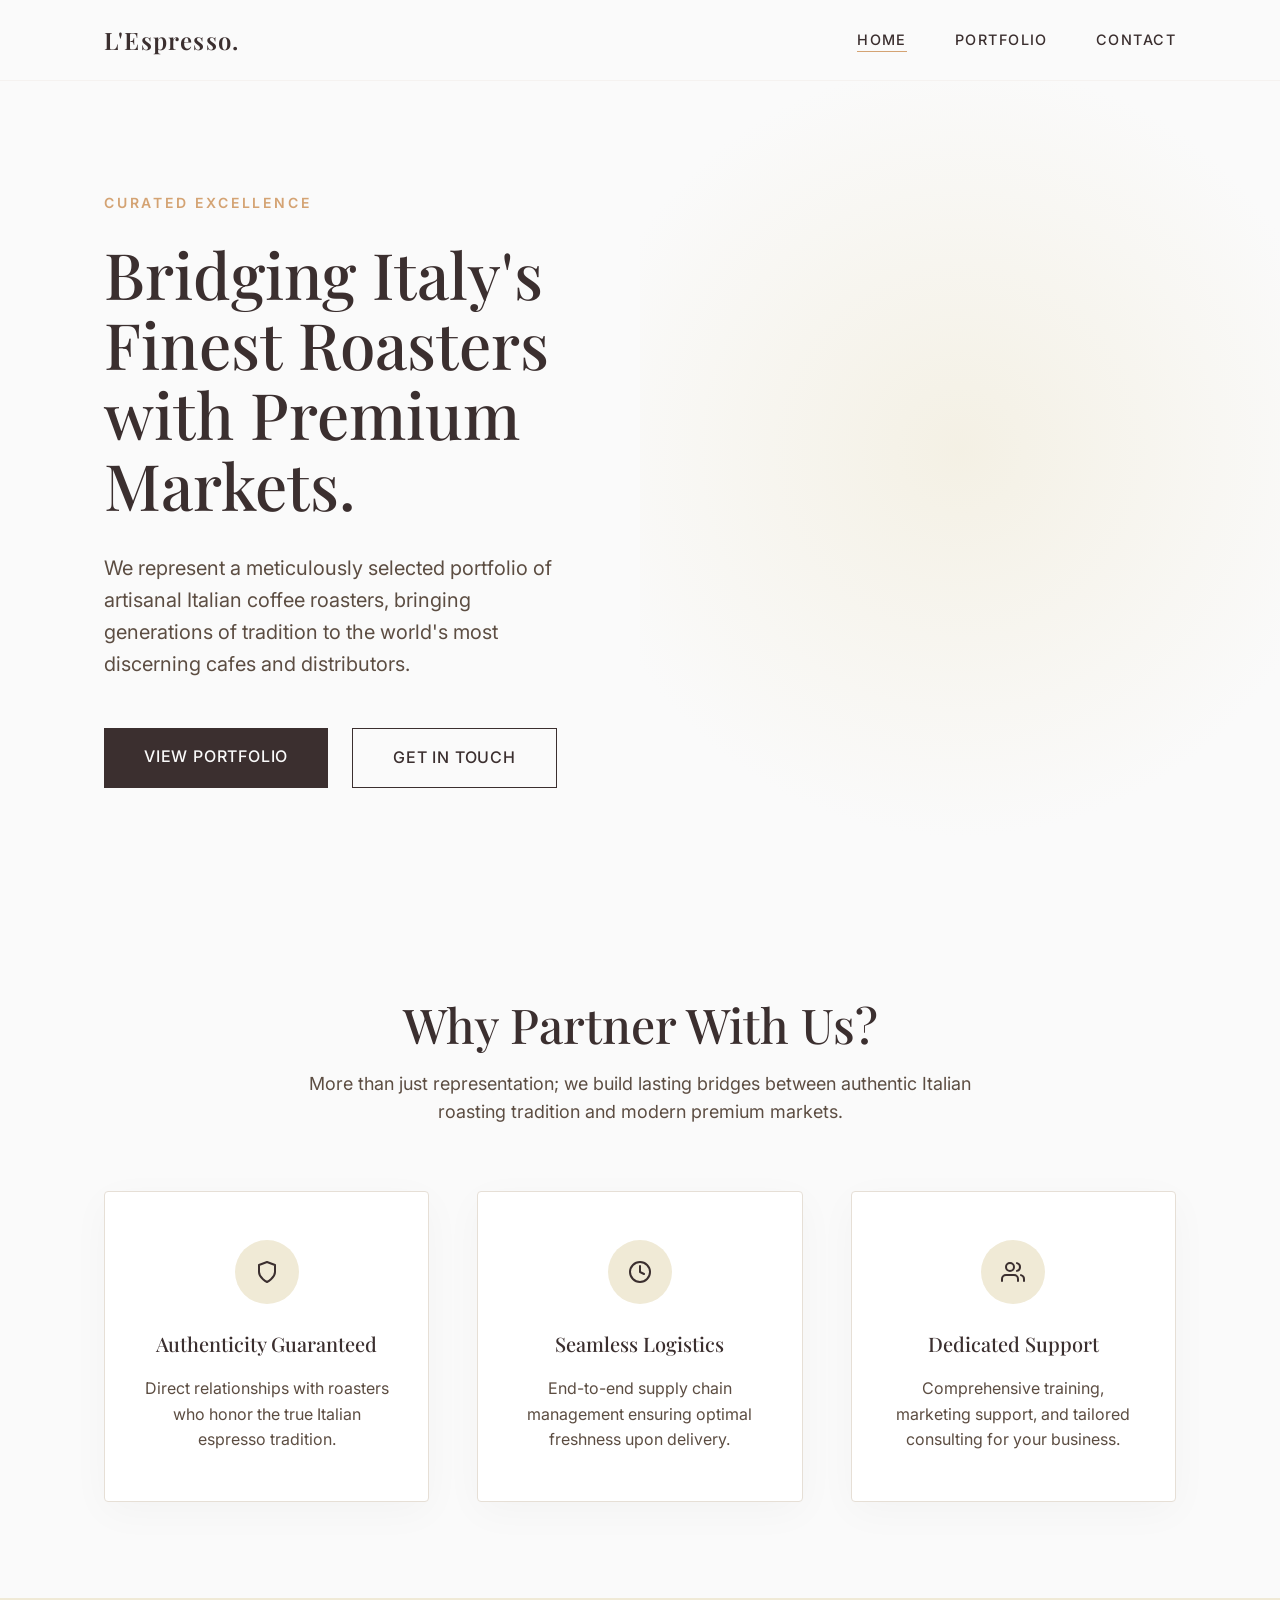
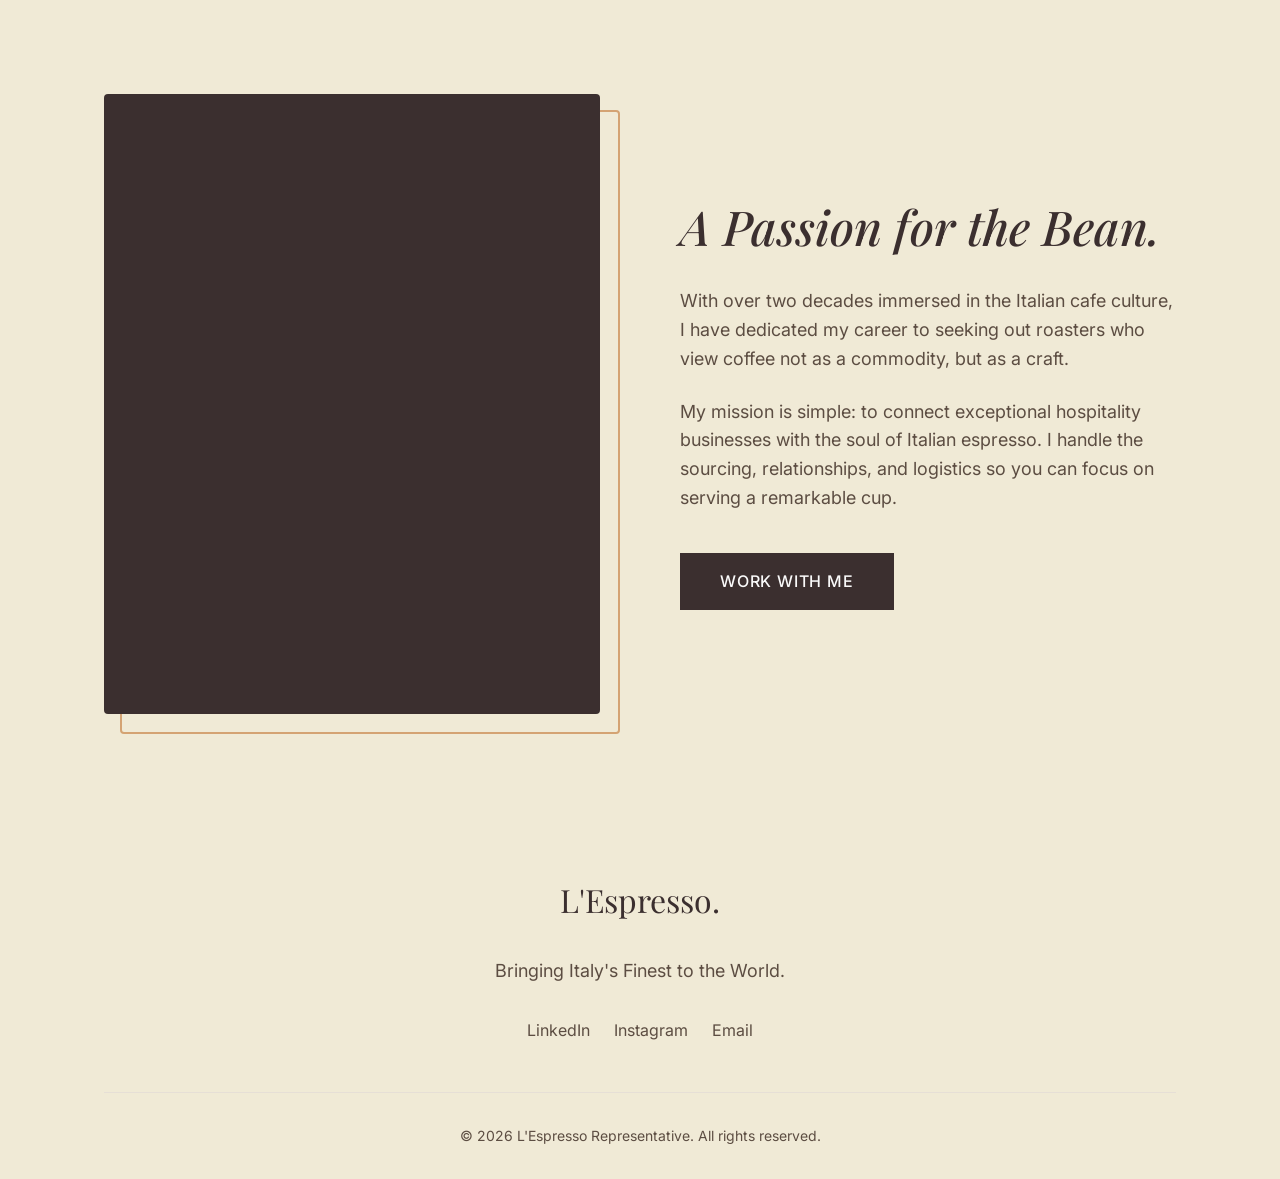
==== index.html @ 9a21caa6 "Initial commit of Italian Coffee Rep landing page" ====
<!DOCTYPE html>
<html lang="en">
<head>
    <meta charset="UTF-8">
    <meta name="viewport" content="width=device-width, initial-scale=1.0">
    <title>Italian Coffee Representative | Premium Portfolio</title>
    <meta name="description" content="Representing the finest Italian coffee roasters for the discerning market.">
    
    <!-- Google Fonts: Playfair Display & Inter -->
    <link rel="preconnect" href="https://fonts.googleapis.com">
    <link rel="preconnect" href="https://fonts.gstatic.com" crossorigin>
    <link href="https://fonts.googleapis.com/css2?family=Inter:wght@300;400;500&family=Playfair+Display:ital,wght@0,400;0,500;0,600;1,400&display=swap" rel="stylesheet">
    
    <link rel="stylesheet" href="styles/main.css">
    <link rel="stylesheet" href="styles/home.css">
</head>
<body>

    <!-- Navigation -->
    <nav>
        <div class="container">
            <a href="index.html" class="logo">L'Espresso.</a>
            
            <ul class="nav-links">
                <li><a href="index.html" class="active">Home</a></li>
                <li><a href="companies.html">Portfolio</a></li>
                <li><a href="contact.html">Contact</a></li>
            </ul>

            <button class="mobile-menu-btn" aria-label="Toggle menu">
                <span></span>
                <span></span>
                <span></span>
            </button>
        </div>
    </nav>

    <main>
        <!-- Hero Section -->
        <section class="hero">
            <div class="container hero-content">
                <div class="hero-text animate-on-scroll">
                    <span class="eyebrow">Curated Excellence</span>
                    <h1>Bridging Italy's Finest Roasters with Premium Markets.</h1>
                    <p>We represent a meticulously selected portfolio of artisanal Italian coffee roasters, bringing generations of tradition to the world's most discerning cafes and distributors.</p>
                    <div class="hero-actions">
                        <a href="companies.html" class="btn btn-primary">View Portfolio</a>
                        <a href="contact.html" class="btn btn-outline">Get in Touch</a>
                    </div>
                </div>
                <!-- Image goes here in CSS -->
            </div>
        </section>

        <!-- Value Proposition Section -->
        <section class="value-prop section">
            <div class="container">
                <div class="section-header text-center animate-on-scroll">
                    <h2>Why Partner With Us?</h2>
                    <p>More than just representation; we build lasting bridges between authentic Italian roasting tradition and modern premium markets.</p>
                </div>
                
                <div class="features-grid">
                    <div class="feature-card animate-on-scroll">
                        <div class="feature-icon">
                            <!-- SVG for authenticity -->
                            <svg xmlns="http://www.w3.org/2000/svg" width="24" height="24" viewBox="0 0 24 24" fill="none" stroke="currentColor" stroke-width="2" stroke-linecap="round" stroke-linejoin="round"><path d="M12 22s8-4 8-10V5l-8-3-8 3v7c0 6 8 10 8 10z"></path></svg>
                        </div>
                        <h3>Authenticity Guaranteed</h3>
                        <p>Direct relationships with roasters who honor the true Italian espresso tradition.</p>
                    </div>
                    
                    <div class="feature-card animate-on-scroll" style="transition-delay: 0.1s;">
                        <div class="feature-icon">
                            <!-- SVG for logistics -->
                            <svg xmlns="http://www.w3.org/2000/svg" width="24" height="24" viewBox="0 0 24 24" fill="none" stroke="currentColor" stroke-width="2" stroke-linecap="round" stroke-linejoin="round"><circle cx="12" cy="12" r="10"></circle><polyline points="12 6 12 12 16 14"></polyline></svg>
                        </div>
                        <h3>Seamless Logistics</h3>
                        <p>End-to-end supply chain management ensuring optimal freshness upon delivery.</p>
                    </div>
                    
                    <div class="feature-card animate-on-scroll" style="transition-delay: 0.2s;">
                        <div class="feature-icon">
                            <!-- SVG for partnership -->
                            <svg xmlns="http://www.w3.org/2000/svg" width="24" height="24" viewBox="0 0 24 24" fill="none" stroke="currentColor" stroke-width="2" stroke-linecap="round" stroke-linejoin="round"><path d="M17 21v-2a4 4 0 0 0-4-4H5a4 4 0 0 0-4 4v2"></path><circle cx="9" cy="7" r="4"></circle><path d="M23 21v-2a4 4 0 0 0-3-3.87"></path><path d="M16 3.13a4 4 0 0 1 0 7.75"></path></svg>
                        </div>
                        <h3>Dedicated Support</h3>
                        <p>Comprehensive training, marketing support, and tailored consulting for your business.</p>
                    </div>
                </div>
            </div>
        </section>
        
        <!-- About Representative Section -->
        <section class="about section bg-secondary">
            <div class="container about-container">
                <div class="about-image animate-on-scroll">
                    <!-- Placeholder color in CSS -->
                    <div class="image-wrapper"></div>
                </div>
                <div class="about-text animate-on-scroll">
                    <h2>A Passion for the Bean.</h2>
                    <p>With over two decades immersed in the Italian cafe culture, I have dedicated my career to seeking out roasters who view coffee not as a commodity, but as a craft.</p>
                    <p>My mission is simple: to connect exceptional hospitality businesses with the soul of Italian espresso. I handle the sourcing, relationships, and logistics so you can focus on serving a remarkable cup.</p>
                    <a href="contact.html" class="btn btn-primary" style="margin-top: 1rem;">Work With Me</a>
                </div>
            </div>
        </section>
    </main>

    <!-- Footer -->
    <footer>
        <div class="container">
            <div class="footer-content">
                <a href="index.html" class="footer-logo">L'Espresso.</a>
                <p>Bringing Italy's Finest to the World.</p>
                <div class="social-links">
                    <a href="#" aria-label="LinkedIn">LinkedIn</a>
                    <a href="#" aria-label="Instagram">Instagram</a>
                    <a href="mailto:contact@example.com">Email</a>
                </div>
            </div>
            <div class="footer-bottom">
                &copy; <span id="year">2026</span> L'Espresso Representative. All rights reserved.
            </div>
        </div>
    </footer>

    <script src="scripts/main.js"></script>
    <script>document.getElementById('year').textContent = new Date().getFullYear();</script>
</body>
</html>
---- styles/main.css ----
:root {
    --bg-main: #FAFAFA; /* Warm off-white */
    --bg-secondary: #F0EAD6; /* Subtle cream */
    --text-primary: #3B2F2F; /* Deep espresso brown */
    --text-secondary: #5C4d42; /* Lighter espresso */
    --accent: #D4A373; /* Warm caramel/gold accent */
    --border: #E6DFD6;

    --font-heading: 'Playfair Display', serif;
    --font-body: 'Inter', sans-serif;

    --transition: all 0.3s ease;
}

* {
    margin: 0;
    padding: 0;
    box-sizing: border-box;
}

body {
    font-family: var(--font-body);
    background-color: var(--bg-main);
    color: var(--text-primary);
    line-height: 1.6;
    -webkit-font-smoothing: antialiased;
}

h1, h2, h3, h4 {
    font-family: var(--font-heading);
    font-weight: 500;
    color: var(--text-primary);
}

a {
    text-decoration: none;
    color: inherit;
    transition: var(--transition);
}

img {
    max-width: 100%;
    height: auto;
    display: block;
}

/* Utilities */
.container {
    width: 100%;
    max-width: 1200px;
    margin: 0 auto;
    padding: 0 5%;
}

.section {
    padding: 6rem 0;
}

/* Typography Scale */
h1 { font-size: clamp(2.5rem, 5vw, 4rem); line-height: 1.1; }
h2 { font-size: clamp(2rem, 4vw, 3rem); line-height: 1.2; }
h3 { font-size: clamp(1.5rem, 3vw, 2rem); }
p { font-size: 1.125rem; color: var(--text-secondary); }

/* Buttons */
.btn {
    display: inline-block;
    padding: 1rem 2.5rem;
    font-size: 1rem;
    font-weight: 500;
    letter-spacing: 0.05em;
    text-transform: uppercase;
    transition: var(--transition);
    cursor: pointer;
    border: none;
    background: transparent;
}

.btn-primary {
    background-color: var(--text-primary);
    color: var(--bg-main);
}

.btn-primary:hover {
    background-color: var(--accent);
    color: var(--text-primary);
}

.btn-outline {
    border: 1px solid var(--text-primary);
    color: var(--text-primary);
}

.btn-outline:hover {
    background-color: var(--text-primary);
    color: var(--bg-main);
}

/* Navigation */
nav {
    position: fixed;
    top: 0;
    left: 0;
    width: 100%;
    background: rgba(250, 250, 250, 0.95);
    backdrop-filter: blur(10px);
    z-index: 1000;
    border-bottom: 1px solid rgba(230, 223, 214, 0.3);
    transition: var(--transition);
}

nav .container {
    display: flex;
    justify-content: space-between;
    align-items: center;
    height: 80px;
}

.logo {
    font-family: var(--font-heading);
    font-size: 1.5rem;
    font-weight: 600;
    letter-spacing: 0.05em;
    color: var(--text-primary);
}

.nav-links {
    display: flex;
    gap: 3rem;
    list-style: none;
}

.nav-links a {
    font-size: 0.9rem;
    font-weight: 500;
    text-transform: uppercase;
    letter-spacing: 0.1em;
    position: relative;
}

.nav-links a::after {
    content: '';
    position: absolute;
    bottom: -4px;
    left: 0;
    width: 0;
    height: 1px;
    background-color: var(--accent);
    transition: var(--transition);
}

.nav-links a:hover::after, .nav-links a.active::after {
    width: 100%;
}

.mobile-menu-btn {
    display: none;
    background: none;
    border: none;
    cursor: pointer;
    padding: 0.5rem;
}

.mobile-menu-btn span {
    display: block;
    width: 24px;
    height: 2px;
    background-color: var(--text-primary);
    margin: 5px 0;
    transition: var(--transition);
}

/* Footer */
footer {
    background-color: var(--bg-secondary);
    padding: 4rem 0 2rem;
    text-align: center;
}

.footer-content {
    display: flex;
    flex-direction: column;
    align-items: center;
    gap: 2rem;
    margin-bottom: 3rem;
}

.footer-logo {
    font-family: var(--font-heading);
    font-size: 2rem;
    color: var(--text-primary);
}

.social-links {
    display: flex;
    gap: 1.5rem;
}

.social-links a {
    color: var(--text-secondary);
}

.social-links a:hover {
    color: var(--accent);
}

.footer-bottom {
    font-size: 0.875rem;
    color: var(--text-secondary);
    border-top: 1px solid var(--border);
    padding-top: 2rem;
}

/* Responsive */
@media (max-width: 768px) {
    .nav-links {
        display: none;
        position: absolute;
        top: 80px;
        left: 0;
        width: 100%;
        background-color: var(--bg-main);
        flex-direction: column;
        align-items: center;
        padding: 2rem 0;
        gap: 2rem;
        box-shadow: 0 10px 20px rgba(0,0,0,0.05);
    }

    .nav-links.active {
        display: flex;
    }

    .mobile-menu-btn {
        display: block;
    }

    .mobile-menu-btn.active span:nth-child(1) {
        transform: rotate(45deg) translate(5px, 5px);
    }
    .mobile-menu-btn.active span:nth-child(2) {
        opacity: 0;
    }
    .mobile-menu-btn.active span:nth-child(3) {
        transform: rotate(-45deg) translate(5px, -5px);
    }
}
---- styles/home.css ----
/* Home page specific styles */

.hero {
    min-height: 100vh;
    display: flex;
    align-items: center;
    padding-top: 80px;
    /* offset for nav */
    position: relative;
    overflow: hidden;
}

/* We will use a soft radial gradient as a background accent since we are minimalist and don't want a massive heavy image immediately. */
.hero::before {
    content: '';
    position: absolute;
    top: 0;
    right: 0;
    width: 50vw;
    height: 100%;
    background: radial-gradient(circle at center, var(--bg-secondary) 0%, var(--bg-main) 70%);
    z-index: -1;
    opacity: 0.6;
}

.hero-content {
    display: grid;
    grid-template-columns: 1fr 1fr;
    gap: 4rem;
    align-items: center;
}

.eyebrow {
    font-size: 0.875rem;
    font-weight: 600;
    text-transform: uppercase;
    letter-spacing: 0.2em;
    color: var(--accent);
    display: block;
    margin-bottom: 1.5rem;
}

.hero-text h1 {
    margin-bottom: 2rem;
}

.hero-text p {
    margin-bottom: 3rem;
    font-size: 1.25rem;
    max-width: 90%;
}

.hero-actions {
    display: flex;
    gap: 1.5rem;
}

/* Value Props */
.text-center {
    text-align: center;
}

.section-header {
    max-width: 700px;
    margin: 0 auto 4rem;
}

.section-header h2 {
    margin-bottom: 1rem;
}

.features-grid {
    display: grid;
    grid-template-columns: repeat(3, 1fr);
    gap: 3rem;
}

.feature-card {
    background: white;
    padding: 3rem 2rem;
    border-radius: 4px;
    /* Slight rounding to keep it feeling slightly softer */
    box-shadow: 0 10px 40px rgba(0, 0, 0, 0.03);
    text-align: center;
    border: 1px solid var(--border);
    transition: transform 0.3s ease;
}

.feature-card:hover {
    transform: translateY(-10px);
}

.feature-icon {
    width: 64px;
    height: 64px;
    border-radius: 50%;
    background-color: var(--bg-secondary);
    display: flex;
    align-items: center;
    justify-content: center;
    margin: 0 auto 1.5rem;
    color: var(--text-primary);
}

.feature-card h3 {
    margin-bottom: 1rem;
    font-size: 1.25rem;
}

.feature-card p {
    font-size: 1rem;
}

/* About Section */
.bg-secondary {
    background-color: var(--bg-secondary);
}

.about-container {
    display: grid;
    grid-template-columns: 1fr 1fr;
    gap: 5rem;
    align-items: center;
}

.about-image .image-wrapper {
    aspect-ratio: 4/5;
    background-color: var(--text-primary);
    /* Dark placeholder representing the rep */
    border-radius: 4px;
    position: relative;
}

.about-image .image-wrapper::after {
    content: '';
    position: absolute;
    bottom: -20px;
    right: -20px;
    width: 100%;
    height: 100%;
    border: 2px solid var(--accent);
    z-index: -1;
    border-radius: 4px;
}

.about-text h2 {
    margin-bottom: 2rem;
    font-style: italic;
}

.about-text p {
    margin-bottom: 1.5rem;
}

/* Animations defined */
.animate-on-scroll {
    opacity: 0;
    transform: translateY(30px);
    transition: opacity 0.8s ease, transform 0.8s ease;
}

.animate-on-scroll.fade-in {
    opacity: 1;
    transform: translateY(0);
}

/* Responsive */
@media (max-width: 992px) {

    .hero-content,
    .about-container {
        grid-template-columns: 1fr;
        text-align: center;
    }

    .hero::before {
        width: 100%;
        background: radial-gradient(circle at top, var(--bg-secondary) 0%, var(--bg-main) 70%);
    }

    .hero-text p {
        margin: 0 auto 3rem;
    }

    .hero-actions {
        justify-content: center;
    }

    .features-grid {
        grid-template-columns: 1fr 1fr;
    }
}

@media (max-width: 768px) {
    .features-grid {
        grid-template-columns: 1fr;
    }

    .hero-actions {
        flex-direction: column;
    }
}
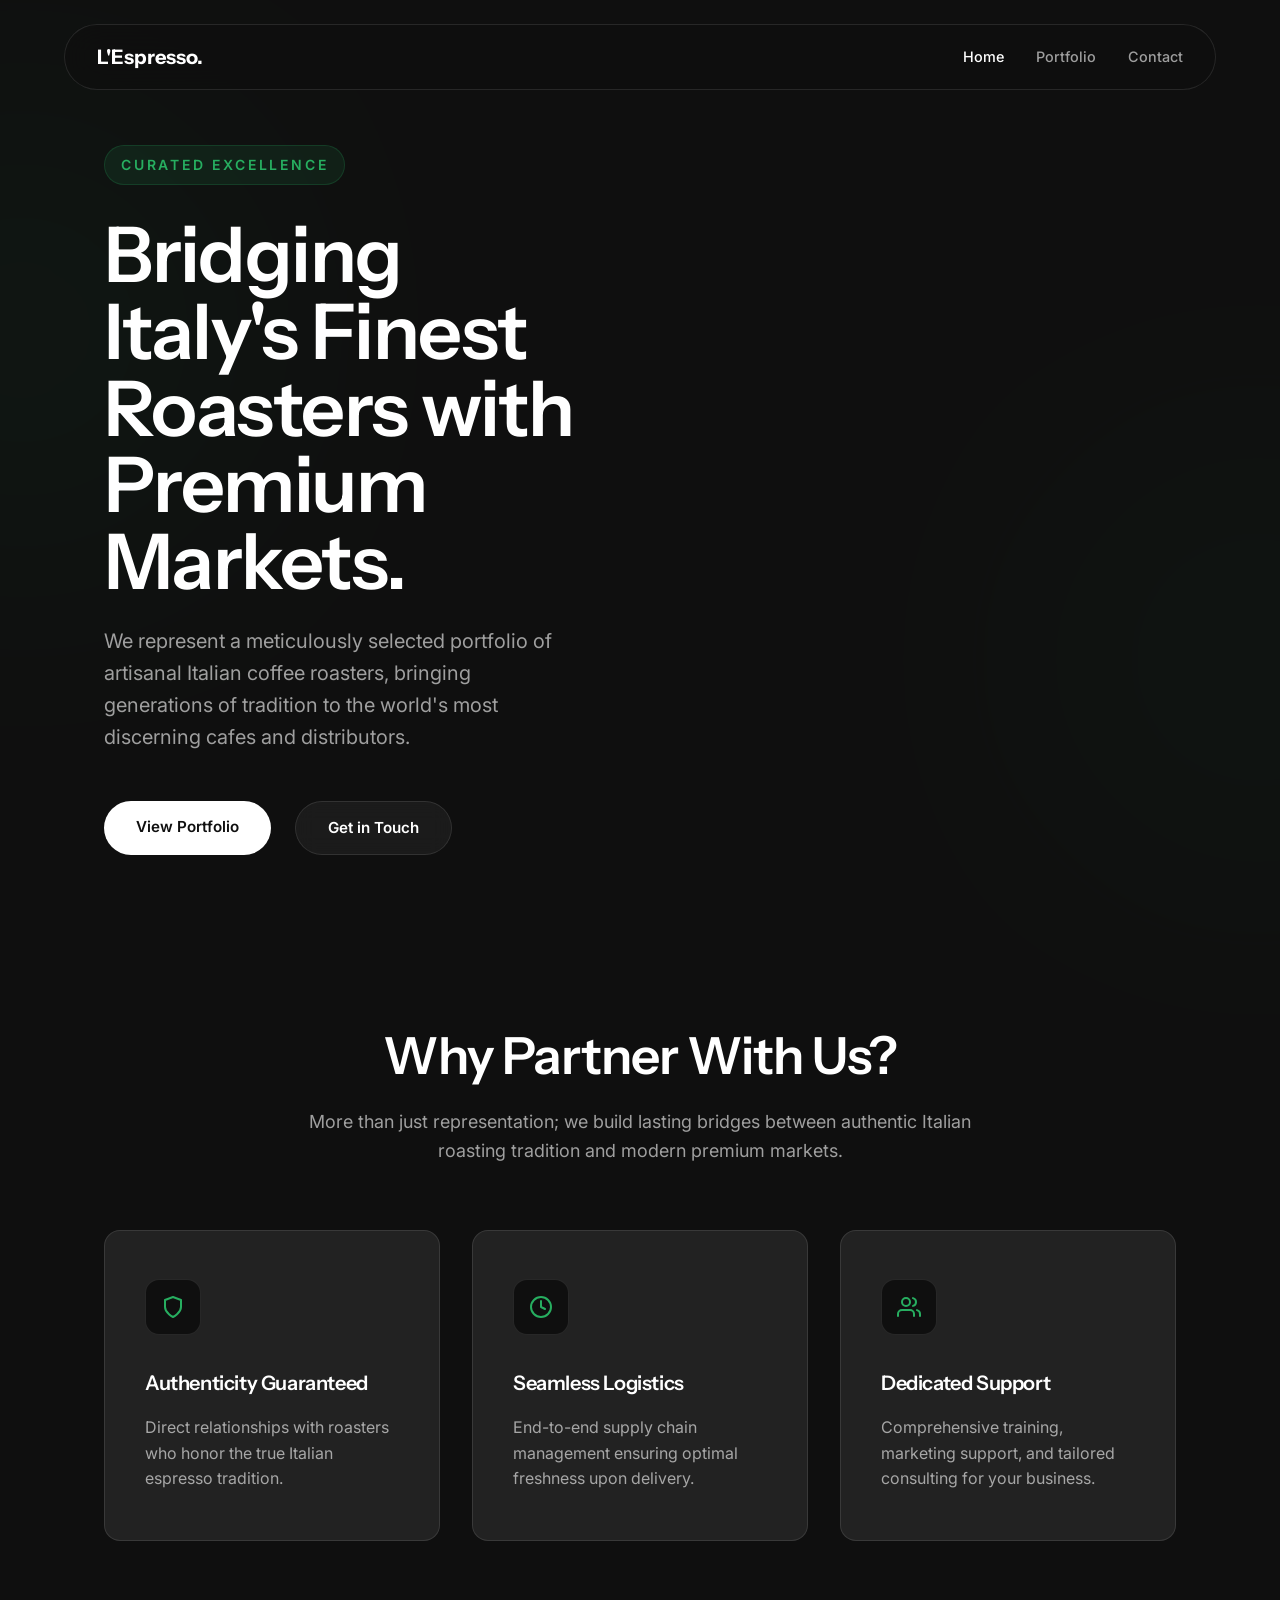
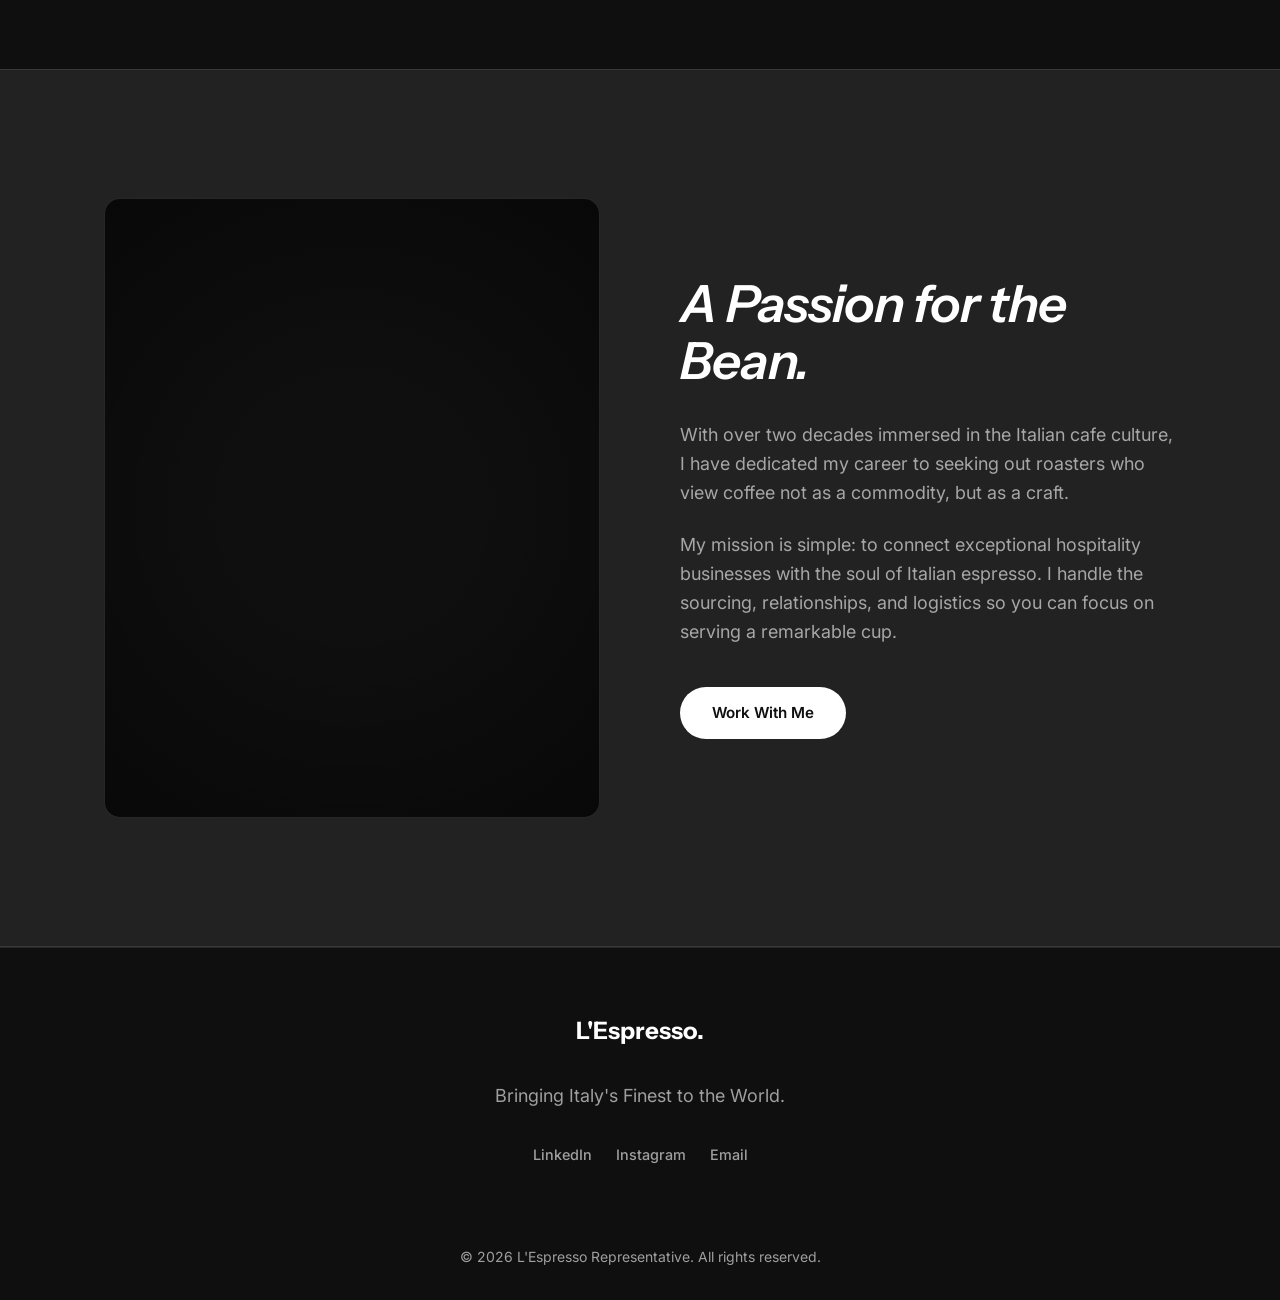
==== commit 610dc8a2: "Redesign: Match DesignLab Dark Mode Aesthetic" ====
--- a/index.html
+++ b/index.html
@@ -1,26 +1,30 @@
 <!DOCTYPE html>
 <html lang="en">
+
 <head>
     <meta charset="UTF-8">
     <meta name="viewport" content="width=device-width, initial-scale=1.0">
     <title>Italian Coffee Representative | Premium Portfolio</title>
     <meta name="description" content="Representing the finest Italian coffee roasters for the discerning market.">
-    
+
     <!-- Google Fonts: Playfair Display & Inter -->
     <link rel="preconnect" href="https://fonts.googleapis.com">
     <link rel="preconnect" href="https://fonts.gstatic.com" crossorigin>
-    <link href="https://fonts.googleapis.com/css2?family=Inter:wght@300;400;500&family=Playfair+Display:ital,wght@0,400;0,500;0,600;1,400&display=swap" rel="stylesheet">
-    
+    <link
+        href="https://fonts.googleapis.com/css2?family=Inter:wght@300;400;500&family=Playfair+Display:ital,wght@0,400;0,500;0,600;1,400&display=swap"
+        rel="stylesheet">
+
     <link rel="stylesheet" href="styles/main.css">
     <link rel="stylesheet" href="styles/home.css">
 </head>
+
 <body>
 
     <!-- Navigation -->
     <nav>
         <div class="container">
             <a href="index.html" class="logo">L'Espresso.</a>
-            
+
             <ul class="nav-links">
                 <li><a href="index.html" class="active">Home</a></li>
                 <li><a href="companies.html">Portfolio</a></li>
@@ -36,13 +40,18 @@
     </nav>
 
     <main>
+        <!-- Background Ambient Glow -->
+        <div class="glow-blur" style="top: 20%; left: -10%;"></div>
+        <div class="glow-blur" style="bottom: 10%; right: -10%; opacity: 0.1;"></div>
+
         <!-- Hero Section -->
         <section class="hero">
             <div class="container hero-content">
                 <div class="hero-text animate-on-scroll">
                     <span class="eyebrow">Curated Excellence</span>
                     <h1>Bridging Italy's Finest Roasters with Premium Markets.</h1>
-                    <p>We represent a meticulously selected portfolio of artisanal Italian coffee roasters, bringing generations of tradition to the world's most discerning cafes and distributors.</p>
+                    <p>We represent a meticulously selected portfolio of artisanal Italian coffee roasters, bringing
+                        generations of tradition to the world's most discerning cafes and distributors.</p>
                     <div class="hero-actions">
                         <a href="companies.html" class="btn btn-primary">View Portfolio</a>
                         <a href="contact.html" class="btn btn-outline">Get in Touch</a>
@@ -57,32 +66,49 @@
             <div class="container">
                 <div class="section-header text-center animate-on-scroll">
                     <h2>Why Partner With Us?</h2>
-                    <p>More than just representation; we build lasting bridges between authentic Italian roasting tradition and modern premium markets.</p>
+                    <p>More than just representation; we build lasting bridges between authentic Italian roasting
+                        tradition and modern premium markets.</p>
                 </div>
-                
+
                 <div class="features-grid">
                     <div class="feature-card animate-on-scroll">
                         <div class="feature-icon">
                             <!-- SVG for authenticity -->
-                            <svg xmlns="http://www.w3.org/2000/svg" width="24" height="24" viewBox="0 0 24 24" fill="none" stroke="currentColor" stroke-width="2" stroke-linecap="round" stroke-linejoin="round"><path d="M12 22s8-4 8-10V5l-8-3-8 3v7c0 6 8 10 8 10z"></path></svg>
+                            <svg xmlns="http://www.w3.org/2000/svg" width="24" height="24" viewBox="0 0 24 24"
+                                fill="none" stroke="currentColor" stroke-width="2" stroke-linecap="round"
+                                stroke-linejoin="round">
+                                <path d="M12 22s8-4 8-10V5l-8-3-8 3v7c0 6 8 10 8 10z"></path>
+                            </svg>
                         </div>
                         <h3>Authenticity Guaranteed</h3>
                         <p>Direct relationships with roasters who honor the true Italian espresso tradition.</p>
                     </div>
-                    
+
                     <div class="feature-card animate-on-scroll" style="transition-delay: 0.1s;">
                         <div class="feature-icon">
                             <!-- SVG for logistics -->
-                            <svg xmlns="http://www.w3.org/2000/svg" width="24" height="24" viewBox="0 0 24 24" fill="none" stroke="currentColor" stroke-width="2" stroke-linecap="round" stroke-linejoin="round"><circle cx="12" cy="12" r="10"></circle><polyline points="12 6 12 12 16 14"></polyline></svg>
+                            <svg xmlns="http://www.w3.org/2000/svg" width="24" height="24" viewBox="0 0 24 24"
+                                fill="none" stroke="currentColor" stroke-width="2" stroke-linecap="round"
+                                stroke-linejoin="round">
+                                <circle cx="12" cy="12" r="10"></circle>
+                                <polyline points="12 6 12 12 16 14"></polyline>
+                            </svg>
                         </div>
                         <h3>Seamless Logistics</h3>
                         <p>End-to-end supply chain management ensuring optimal freshness upon delivery.</p>
                     </div>
-                    
+
                     <div class="feature-card animate-on-scroll" style="transition-delay: 0.2s;">
                         <div class="feature-icon">
                             <!-- SVG for partnership -->
-                            <svg xmlns="http://www.w3.org/2000/svg" width="24" height="24" viewBox="0 0 24 24" fill="none" stroke="currentColor" stroke-width="2" stroke-linecap="round" stroke-linejoin="round"><path d="M17 21v-2a4 4 0 0 0-4-4H5a4 4 0 0 0-4 4v2"></path><circle cx="9" cy="7" r="4"></circle><path d="M23 21v-2a4 4 0 0 0-3-3.87"></path><path d="M16 3.13a4 4 0 0 1 0 7.75"></path></svg>
+                            <svg xmlns="http://www.w3.org/2000/svg" width="24" height="24" viewBox="0 0 24 24"
+                                fill="none" stroke="currentColor" stroke-width="2" stroke-linecap="round"
+                                stroke-linejoin="round">
+                                <path d="M17 21v-2a4 4 0 0 0-4-4H5a4 4 0 0 0-4 4v2"></path>
+                                <circle cx="9" cy="7" r="4"></circle>
+                                <path d="M23 21v-2a4 4 0 0 0-3-3.87"></path>
+                                <path d="M16 3.13a4 4 0 0 1 0 7.75"></path>
+                            </svg>
                         </div>
                         <h3>Dedicated Support</h3>
                         <p>Comprehensive training, marketing support, and tailored consulting for your business.</p>
@@ -90,7 +116,7 @@
                 </div>
             </div>
         </section>
-        
+
         <!-- About Representative Section -->
         <section class="about section bg-secondary">
             <div class="container about-container">
@@ -100,8 +126,11 @@
                 </div>
                 <div class="about-text animate-on-scroll">
                     <h2>A Passion for the Bean.</h2>
-                    <p>With over two decades immersed in the Italian cafe culture, I have dedicated my career to seeking out roasters who view coffee not as a commodity, but as a craft.</p>
-                    <p>My mission is simple: to connect exceptional hospitality businesses with the soul of Italian espresso. I handle the sourcing, relationships, and logistics so you can focus on serving a remarkable cup.</p>
+                    <p>With over two decades immersed in the Italian cafe culture, I have dedicated my career to seeking
+                        out roasters who view coffee not as a commodity, but as a craft.</p>
+                    <p>My mission is simple: to connect exceptional hospitality businesses with the soul of Italian
+                        espresso. I handle the sourcing, relationships, and logistics so you can focus on serving a
+                        remarkable cup.</p>
                     <a href="contact.html" class="btn btn-primary" style="margin-top: 1rem;">Work With Me</a>
                 </div>
             </div>
@@ -129,4 +158,5 @@
     <script src="scripts/main.js"></script>
     <script>document.getElementById('year').textContent = new Date().getFullYear();</script>
 </body>
-</html>
+
+</html>
--- a/styles/main.css
+++ b/styles/main.css
@@ -1,15 +1,32 @@
+@import url('https://fonts.googleapis.com/css2?family=Instrument+Sans:ital,wght@0,400..700;1,400..700&family=Inter:wght@300;400;500;600&display=swap');
+
 :root {
-    --bg-main: #FAFAFA; /* Warm off-white */
-    --bg-secondary: #F0EAD6; /* Subtle cream */
-    --text-primary: #3B2F2F; /* Deep espresso brown */
-    --text-secondary: #5C4d42; /* Lighter espresso */
-    --accent: #D4A373; /* Warm caramel/gold accent */
-    --border: #E6DFD6;
-
-    --font-heading: 'Playfair Display', serif;
+    --bg-main: #0f0f0f;
+    /* Deep black background */
+    --bg-secondary: #222222;
+    /* Card/Elevated background */
+    --bg-tertiary: #ffffff1f;
+    /* Subtle overlay */
+
+    --text-primary: #ffffff;
+    /* Crisp white */
+    --text-secondary: #00000080;
+    /* We'll use a muted white/grey instead for dark mode */
+    --text-muted: rgba(255, 255, 255, 0.6);
+
+    --accent: #27AE60;
+    /* Neon Green accent from Framer template */
+    --accent-hover: #1e874b;
+    --border: rgba(255, 255, 255, 0.1);
+    /* Subtle borders */
+
+    --font-heading: 'Instrument Sans', sans-serif;
     --font-body: 'Inter', sans-serif;
 
-    --transition: all 0.3s ease;
+    --transition: all 0.3s cubic-bezier(0.16, 1, 0.3, 1);
+    --radius-sm: 8px;
+    --radius-md: 16px;
+    --radius-pilled: 100px;
 }
 
 * {
@@ -24,12 +41,17 @@
     color: var(--text-primary);
     line-height: 1.6;
     -webkit-font-smoothing: antialiased;
-}
-
-h1, h2, h3, h4 {
+    -moz-osx-font-smoothing: grayscale;
+}
+
+h1,
+h2,
+h3,
+h4 {
     font-family: var(--font-heading);
-    font-weight: 500;
-    color: var(--text-primary);
+    font-weight: 600;
+    color: var(--text-primary);
+    letter-spacing: -0.02em;
 }
 
 a {
@@ -53,27 +75,55 @@
 }
 
 .section {
-    padding: 6rem 0;
+    padding: 8rem 0;
+}
+
+/* Base structural glow */
+.glow-blur {
+    position: absolute;
+    width: 300px;
+    height: 300px;
+    background: var(--accent);
+    filter: blur(150px);
+    opacity: 0.15;
+    border-radius: 50%;
+    z-index: -1;
+    pointer-events: none;
 }
 
 /* Typography Scale */
-h1 { font-size: clamp(2.5rem, 5vw, 4rem); line-height: 1.1; }
-h2 { font-size: clamp(2rem, 4vw, 3rem); line-height: 1.2; }
-h3 { font-size: clamp(1.5rem, 3vw, 2rem); }
-p { font-size: 1.125rem; color: var(--text-secondary); }
+h1 {
+    font-size: clamp(3rem, 6vw, 5rem);
+    line-height: 1;
+}
+
+h2 {
+    font-size: clamp(2rem, 4vw, 3.5rem);
+    line-height: 1.1;
+}
+
+h3 {
+    font-size: clamp(1.5rem, 3vw, 2rem);
+}
+
+p {
+    font-size: 1.125rem;
+    color: var(--text-muted);
+}
 
 /* Buttons */
 .btn {
     display: inline-block;
-    padding: 1rem 2.5rem;
-    font-size: 1rem;
-    font-weight: 500;
-    letter-spacing: 0.05em;
-    text-transform: uppercase;
+    padding: 0.875rem 2rem;
+    font-family: var(--font-body);
+    font-size: 0.95rem;
+    font-weight: 600;
     transition: var(--transition);
     cursor: pointer;
     border: none;
     background: transparent;
+    border-radius: var(--radius-pilled);
+    text-align: center;
 }
 
 .btn-primary {
@@ -82,30 +132,36 @@
 }
 
 .btn-primary:hover {
-    background-color: var(--accent);
-    color: var(--text-primary);
+    transform: translateY(-2px);
+    box-shadow: 0 4px 20px rgba(255, 255, 255, 0.2);
 }
 
 .btn-outline {
-    border: 1px solid var(--text-primary);
-    color: var(--text-primary);
+    border: 1px solid var(--border);
+    color: var(--text-primary);
+    background-color: rgba(255, 255, 255, 0.05);
+    backdrop-filter: blur(10px);
 }
 
 .btn-outline:hover {
-    background-color: var(--text-primary);
-    color: var(--bg-main);
-}
-
-/* Navigation */
+    background-color: var(--bg-tertiary);
+    border-color: rgba(255, 255, 255, 0.2);
+}
+
+/* Navigation - Redesigned 'pill' style common in framer */
 nav {
     position: fixed;
-    top: 0;
-    left: 0;
-    width: 100%;
-    background: rgba(250, 250, 250, 0.95);
-    backdrop-filter: blur(10px);
+    top: 24px;
+    left: 50%;
+    transform: translateX(-50%);
+    width: 90%;
+    max-width: 1200px;
+    background: rgba(15, 15, 15, 0.7);
+    backdrop-filter: blur(20px);
+    -webkit-backdrop-filter: blur(20px);
     z-index: 1000;
-    border-bottom: 1px solid rgba(230, 223, 214, 0.3);
+    border: 1px solid var(--border);
+    border-radius: var(--radius-pilled);
     transition: var(--transition);
 }
 
@@ -113,44 +169,36 @@
     display: flex;
     justify-content: space-between;
     align-items: center;
-    height: 80px;
+    height: 64px;
+    padding: 0 2rem;
 }
 
 .logo {
     font-family: var(--font-heading);
-    font-size: 1.5rem;
-    font-weight: 600;
-    letter-spacing: 0.05em;
-    color: var(--text-primary);
+    font-size: 1.25rem;
+    font-weight: 700;
+    color: var(--text-primary);
+}
+
+.logo span {
+    color: var(--accent);
 }
 
 .nav-links {
     display: flex;
-    gap: 3rem;
+    gap: 2rem;
     list-style: none;
 }
 
 .nav-links a {
     font-size: 0.9rem;
     font-weight: 500;
-    text-transform: uppercase;
-    letter-spacing: 0.1em;
-    position: relative;
-}
-
-.nav-links a::after {
-    content: '';
-    position: absolute;
-    bottom: -4px;
-    left: 0;
-    width: 0;
-    height: 1px;
-    background-color: var(--accent);
-    transition: var(--transition);
-}
-
-.nav-links a:hover::after, .nav-links a.active::after {
-    width: 100%;
+    color: var(--text-muted);
+}
+
+.nav-links a:hover,
+.nav-links a.active {
+    color: var(--text-primary);
 }
 
 .mobile-menu-btn {
@@ -172,9 +220,10 @@
 
 /* Footer */
 footer {
-    background-color: var(--bg-secondary);
+    background-color: var(--bg-main);
     padding: 4rem 0 2rem;
     text-align: center;
+    border-top: 1px solid var(--border);
 }
 
 .footer-content {
@@ -187,7 +236,8 @@
 
 .footer-logo {
     font-family: var(--font-heading);
-    font-size: 2rem;
+    font-size: 1.5rem;
+    font-weight: 700;
     color: var(--text-primary);
 }
 
@@ -197,7 +247,9 @@
 }
 
 .social-links a {
-    color: var(--text-secondary);
+    color: var(--text-muted);
+    font-size: 0.9rem;
+    font-weight: 500;
 }
 
 .social-links a:hover {
@@ -206,25 +258,31 @@
 
 .footer-bottom {
     font-size: 0.875rem;
-    color: var(--text-secondary);
-    border-top: 1px solid var(--border);
+    color: var(--text-muted);
     padding-top: 2rem;
 }
 
 /* Responsive */
 @media (max-width: 768px) {
+    nav {
+        top: 12px;
+        width: 95%;
+        border-radius: 20px;
+    }
+
     .nav-links {
         display: none;
         position: absolute;
-        top: 80px;
+        top: 76px;
         left: 0;
         width: 100%;
-        background-color: var(--bg-main);
+        background-color: var(--bg-secondary);
+        border: 1px solid var(--border);
+        border-radius: var(--radius-md);
         flex-direction: column;
         align-items: center;
         padding: 2rem 0;
         gap: 2rem;
-        box-shadow: 0 10px 20px rgba(0,0,0,0.05);
     }
 
     .nav-links.active {
@@ -238,10 +296,12 @@
     .mobile-menu-btn.active span:nth-child(1) {
         transform: rotate(45deg) translate(5px, 5px);
     }
+
     .mobile-menu-btn.active span:nth-child(2) {
         opacity: 0;
     }
+
     .mobile-menu-btn.active span:nth-child(3) {
         transform: rotate(-45deg) translate(5px, -5px);
     }
-}
+}
--- a/styles/home.css
+++ b/styles/home.css
@@ -4,23 +4,9 @@
     min-height: 100vh;
     display: flex;
     align-items: center;
-    padding-top: 80px;
-    /* offset for nav */
+    padding-top: 100px;
     position: relative;
     overflow: hidden;
-}
-
-/* We will use a soft radial gradient as a background accent since we are minimalist and don't want a massive heavy image immediately. */
-.hero::before {
-    content: '';
-    position: absolute;
-    top: 0;
-    right: 0;
-    width: 50vw;
-    height: 100%;
-    background: radial-gradient(circle at center, var(--bg-secondary) 0%, var(--bg-main) 70%);
-    z-index: -1;
-    opacity: 0.6;
 }
 
 .hero-content {
@@ -36,12 +22,18 @@
     text-transform: uppercase;
     letter-spacing: 0.2em;
     color: var(--accent);
-    display: block;
+    display: inline-flex;
+    align-items: center;
+    padding: 0.5rem 1rem;
+    background: rgba(39, 174, 96, 0.1);
+    /* Subtle green pill */
+    border: 1px solid rgba(39, 174, 96, 0.2);
+    border-radius: var(--radius-pilled);
+    margin-bottom: 2rem;
+}
+
+.hero-text h1 {
     margin-bottom: 1.5rem;
-}
-
-.hero-text h1 {
-    margin-bottom: 2rem;
 }
 
 .hero-text p {
@@ -66,40 +58,59 @@
 }
 
 .section-header h2 {
-    margin-bottom: 1rem;
+    margin-bottom: 1.5rem;
 }
 
 .features-grid {
     display: grid;
     grid-template-columns: repeat(3, 1fr);
-    gap: 3rem;
+    gap: 2rem;
 }
 
 .feature-card {
-    background: white;
-    padding: 3rem 2rem;
-    border-radius: 4px;
-    /* Slight rounding to keep it feeling slightly softer */
-    box-shadow: 0 10px 40px rgba(0, 0, 0, 0.03);
-    text-align: center;
+    background: var(--bg-secondary);
+    padding: 3rem 2.5rem;
+    border-radius: var(--radius-md);
     border: 1px solid var(--border);
-    transition: transform 0.3s ease;
+    transition: transform 0.3s cubic-bezier(0.16, 1, 0.3, 1), box-shadow 0.3s ease;
+    text-align: left;
+    position: relative;
+    overflow: hidden;
+}
+
+.feature-card::before {
+    content: '';
+    position: absolute;
+    top: 0;
+    left: 0;
+    width: 100%;
+    height: 100%;
+    background: linear-gradient(135deg, rgba(255, 255, 255, 0.05) 0%, transparent 100%);
+    opacity: 0;
+    transition: opacity 0.3s ease;
 }
 
 .feature-card:hover {
-    transform: translateY(-10px);
+    transform: translateY(-5px);
+    box-shadow: 0 20px 40px rgba(0, 0, 0, 0.5);
+    border-color: rgba(255, 255, 255, 0.2);
+}
+
+.feature-card:hover::before {
+    opacity: 1;
 }
 
 .feature-icon {
-    width: 64px;
-    height: 64px;
-    border-radius: 50%;
-    background-color: var(--bg-secondary);
+    width: 56px;
+    height: 56px;
+    border-radius: 14px;
+    background-color: var(--bg-main);
     display: flex;
     align-items: center;
     justify-content: center;
-    margin: 0 auto 1.5rem;
-    color: var(--text-primary);
+    margin-bottom: 2rem;
+    color: var(--accent);
+    border: 1px solid var(--border);
 }
 
 .feature-card h3 {
@@ -114,6 +125,8 @@
 /* About Section */
 .bg-secondary {
     background-color: var(--bg-secondary);
+    border-top: 1px solid var(--border);
+    border-bottom: 1px solid var(--border);
 }
 
 .about-container {
@@ -125,27 +138,25 @@
 
 .about-image .image-wrapper {
     aspect-ratio: 4/5;
-    background-color: var(--text-primary);
-    /* Dark placeholder representing the rep */
-    border-radius: 4px;
+    background-color: var(--bg-main);
+    border: 1px solid var(--border);
+    border-radius: var(--radius-md);
     position: relative;
+    overflow: hidden;
 }
 
 .about-image .image-wrapper::after {
     content: '';
     position: absolute;
-    bottom: -20px;
-    right: -20px;
-    width: 100%;
-    height: 100%;
-    border: 2px solid var(--accent);
-    z-index: -1;
-    border-radius: 4px;
+    inset: 0;
+    background: radial-gradient(circle at center, transparent 30%, rgba(0, 0, 0, 0.8) 150%);
+    z-index: 1;
 }
 
 .about-text h2 {
     margin-bottom: 2rem;
     font-style: italic;
+    color: var(--text-primary);
 }
 
 .about-text p {
@@ -155,8 +166,8 @@
 /* Animations defined */
 .animate-on-scroll {
     opacity: 0;
-    transform: translateY(30px);
-    transition: opacity 0.8s ease, transform 0.8s ease;
+    transform: translateY(20px);
+    transition: opacity 0.8s cubic-bezier(0.16, 1, 0.3, 1), transform 0.8s cubic-bezier(0.16, 1, 0.3, 1);
 }
 
 .animate-on-scroll.fade-in {
@@ -173,11 +184,6 @@
         text-align: center;
     }
 
-    .hero::before {
-        width: 100%;
-        background: radial-gradient(circle at top, var(--bg-secondary) 0%, var(--bg-main) 70%);
-    }
-
     .hero-text p {
         margin: 0 auto 3rem;
     }
@@ -188,6 +194,14 @@
 
     .features-grid {
         grid-template-columns: 1fr 1fr;
+    }
+
+    .feature-card {
+        text-align: center;
+    }
+
+    .feature-icon {
+        margin: 0 auto 2rem;
     }
 }
 
